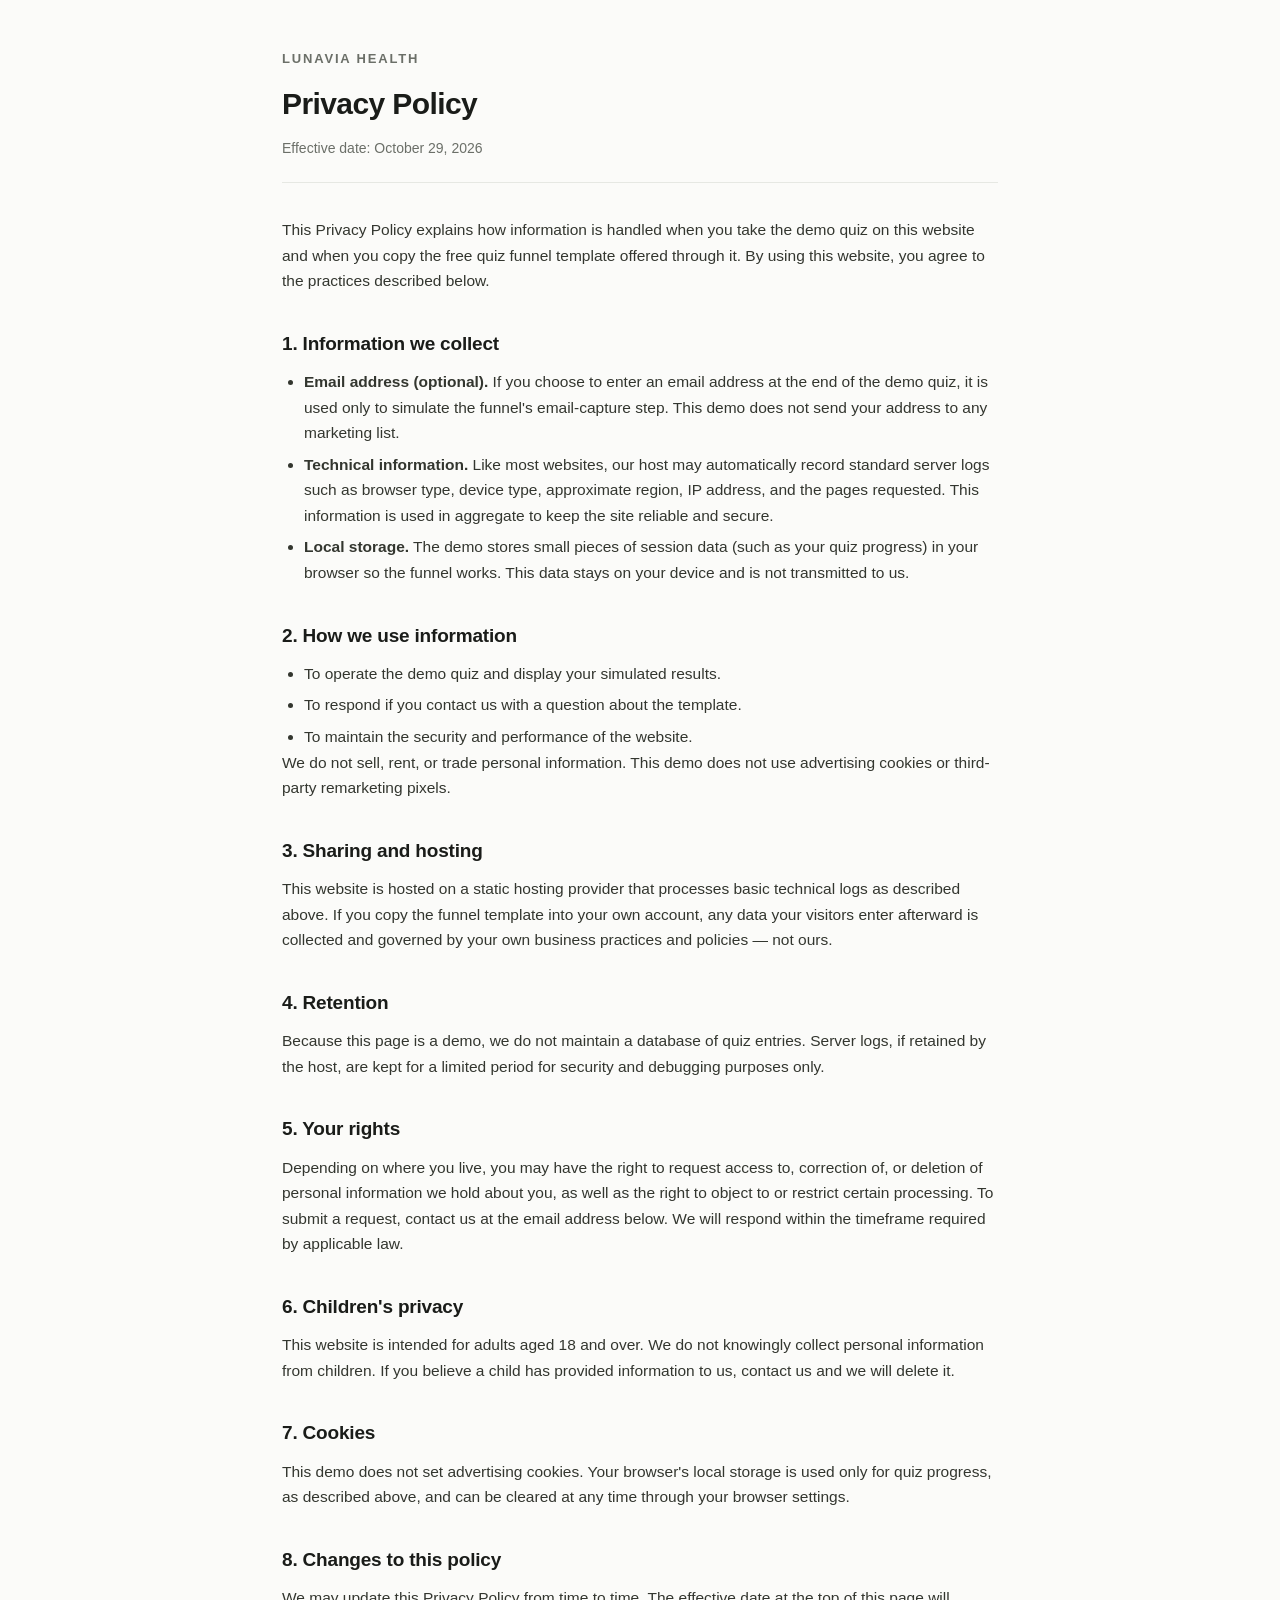
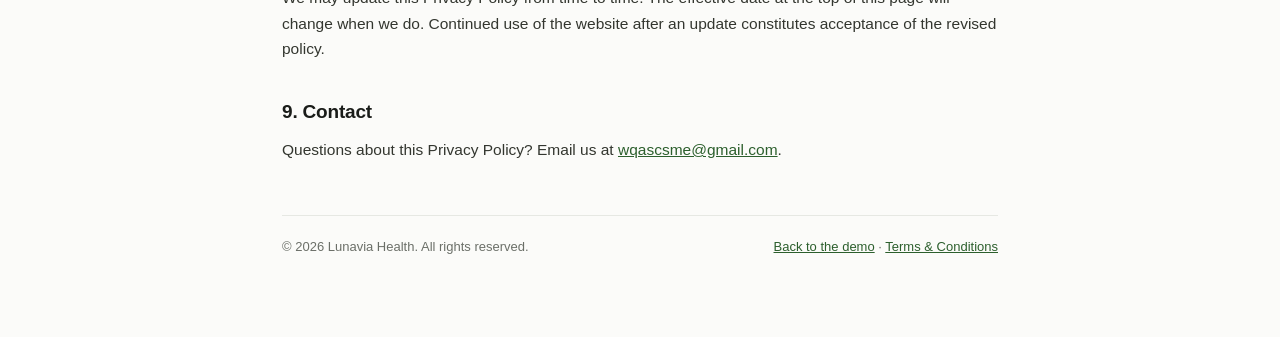
==== privacy.html @ eaea65d1 "Full copy rewrite for Lunavia funnel demo; add privacy and terms pages" ====
<!DOCTYPE html>
<html lang="en">
<head>
  <meta charset="UTF-8">
  <meta name="viewport" content="width=device-width, initial-scale=1.0">
  <title>Privacy Policy — Lunavia Health</title>
  <meta name="description" content="Privacy Policy for the Lunavia demo funnel and free quiz funnel template.">
  <style>
    :root { --ink:#1a1c19; --muted:#6b6f68; --line:#e6e8e3; --bg:#fbfbf9; }
    * { box-sizing:border-box; margin:0; padding:0; }
    body { font-family:"Open Sans",-apple-system,BlinkMacSystemFont,"Segoe UI",Roboto,Helvetica,Arial,sans-serif; color:var(--ink); background:var(--bg); line-height:1.65; }
    .wrap { max-width:760px; margin:0 auto; padding:48px 22px 80px; }
    header { margin-bottom:34px; padding-bottom:22px; border-bottom:1px solid var(--line); }
    .brand { font-weight:700; letter-spacing:.14em; text-transform:uppercase; font-size:13px; color:var(--muted); }
    h1 { font-size:30px; margin:10px 0 8px; letter-spacing:-.02em; }
    .meta { color:var(--muted); font-size:14px; }
    h2 { font-size:19px; margin:34px 0 10px; letter-spacing:-.01em; }
    p, li { font-size:15.5px; color:#33362f; }
    p + p { margin-top:12px; }
    ul { margin:10px 0 0 22px; }
    li + li { margin-top:6px; }
    a { color:#2c5f2d; }
    footer { margin-top:52px; padding-top:20px; border-top:1px solid var(--line); color:var(--muted); font-size:13px; display:flex; gap:18px; flex-wrap:wrap; justify-content:space-between; }
  </style>
</head>
<body>
  <div class="wrap">
    <header>
      <div class="brand">Lunavia Health</div>
      <h1>Privacy Policy</h1>
      <div class="meta">Effective date: October 29, 2026</div>
    </header>

    <p>This Privacy Policy explains how information is handled when you take the demo quiz on this website and when you copy the free quiz funnel template offered through it. By using this website, you agree to the practices described below.</p>

    <h2>1. Information we collect</h2>
    <ul>
      <li><strong>Email address (optional).</strong> If you choose to enter an email address at the end of the demo quiz, it is used only to simulate the funnel's email-capture step. This demo does not send your address to any marketing list.</li>
      <li><strong>Technical information.</strong> Like most websites, our host may automatically record standard server logs such as browser type, device type, approximate region, IP address, and the pages requested. This information is used in aggregate to keep the site reliable and secure.</li>
      <li><strong>Local storage.</strong> The demo stores small pieces of session data (such as your quiz progress) in your browser so the funnel works. This data stays on your device and is not transmitted to us.</li>
    </ul>

    <h2>2. How we use information</h2>
    <ul>
      <li>To operate the demo quiz and display your simulated results.</li>
      <li>To respond if you contact us with a question about the template.</li>
      <li>To maintain the security and performance of the website.</li>
    </ul>
    <p>We do not sell, rent, or trade personal information. This demo does not use advertising cookies or third-party remarketing pixels.</p>

    <h2>3. Sharing and hosting</h2>
    <p>This website is hosted on a static hosting provider that processes basic technical logs as described above. If you copy the funnel template into your own account, any data your visitors enter afterward is collected and governed by your own business practices and policies — not ours.</p>

    <h2>4. Retention</h2>
    <p>Because this page is a demo, we do not maintain a database of quiz entries. Server logs, if retained by the host, are kept for a limited period for security and debugging purposes only.</p>

    <h2>5. Your rights</h2>
    <p>Depending on where you live, you may have the right to request access to, correction of, or deletion of personal information we hold about you, as well as the right to object to or restrict certain processing. To submit a request, contact us at the email address below. We will respond within the timeframe required by applicable law.</p>

    <h2>6. Children's privacy</h2>
    <p>This website is intended for adults aged 18 and over. We do not knowingly collect personal information from children. If you believe a child has provided information to us, contact us and we will delete it.</p>

    <h2>7. Cookies</h2>
    <p>This demo does not set advertising cookies. Your browser's local storage is used only for quiz progress, as described above, and can be cleared at any time through your browser settings.</p>

    <h2>8. Changes to this policy</h2>
    <p>We may update this Privacy Policy from time to time. The effective date at the top of this page will change when we do. Continued use of the website after an update constitutes acceptance of the revised policy.</p>

    <h2>9. Contact</h2>
    <p>Questions about this Privacy Policy? Email us at <a href="mailto:wqascsme@gmail.com">wqascsme@gmail.com</a>.</p>

    <footer>
      <span>© 2026 Lunavia Health. All rights reserved.</span>
      <span><a href="index.html">Back to the demo</a> · <a href="terms.html">Terms &amp; Conditions</a></span>
    </footer>
  </div>
</body>
</html>
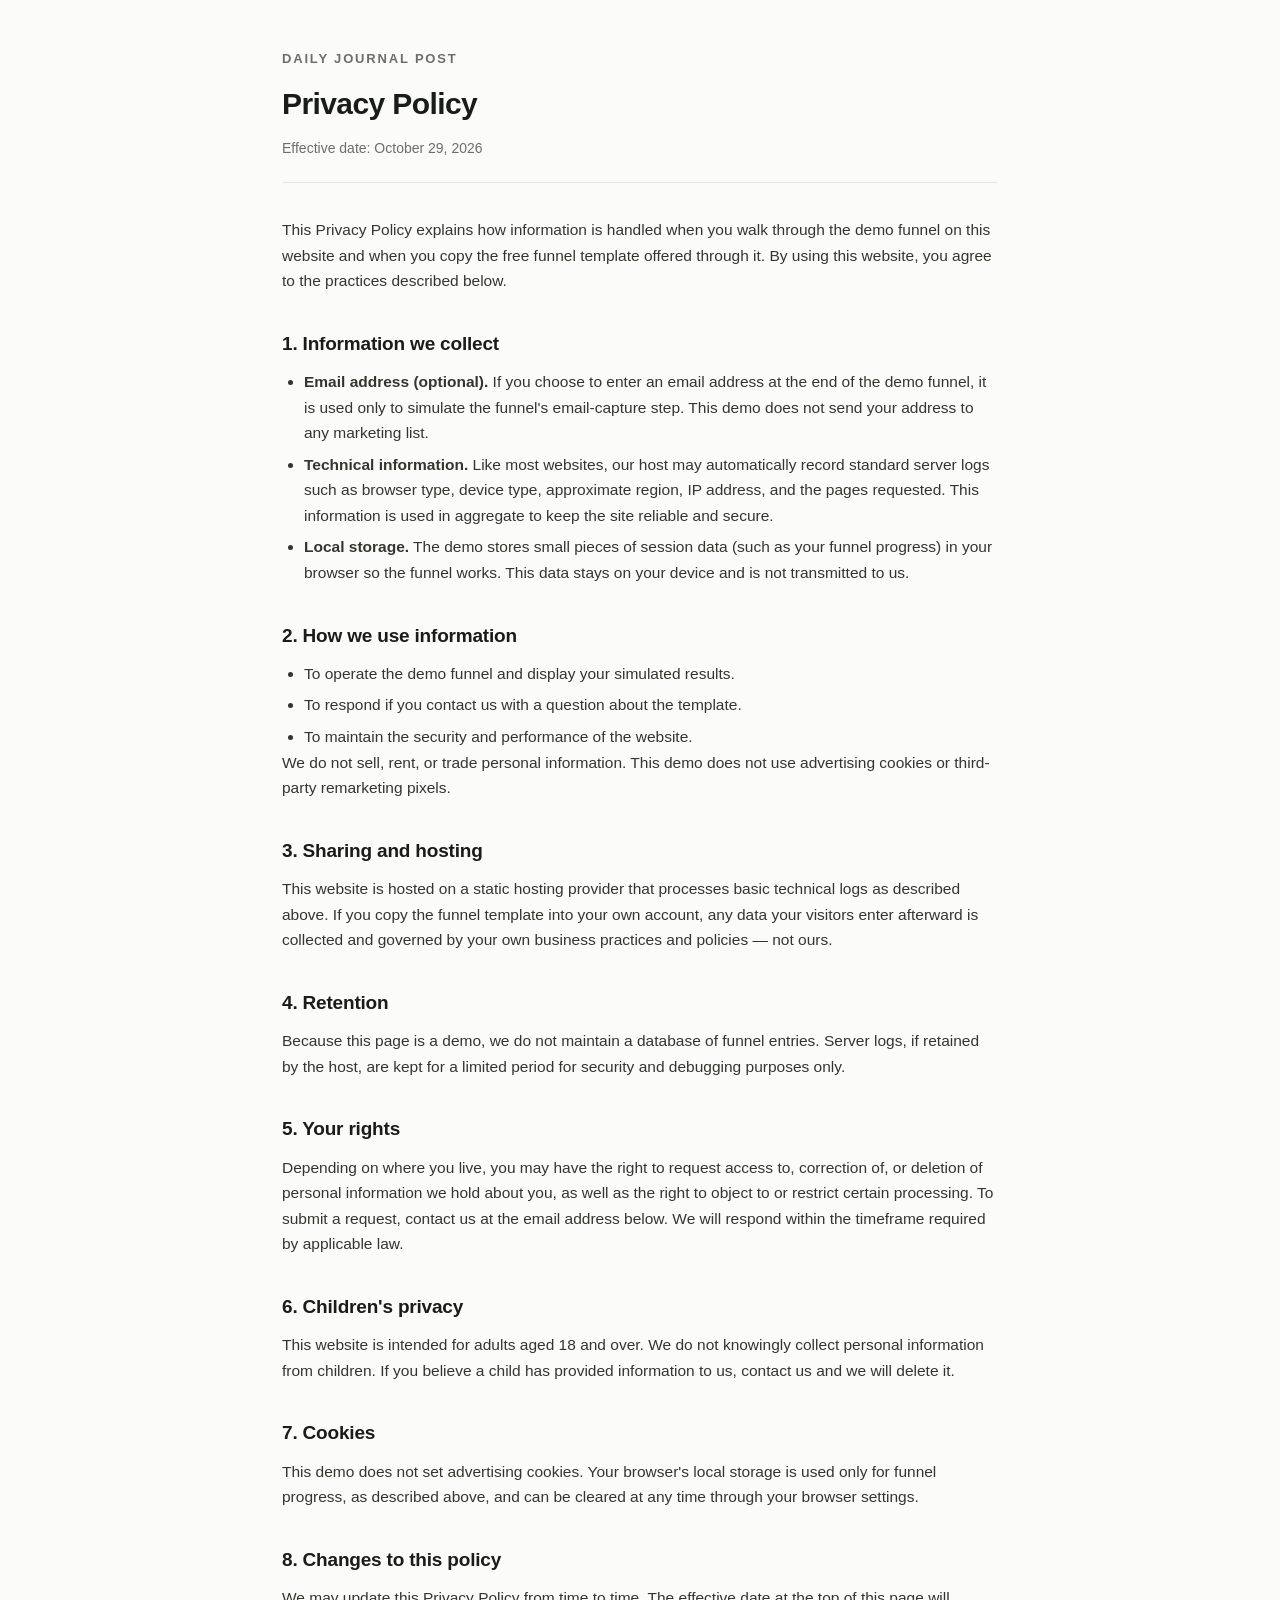
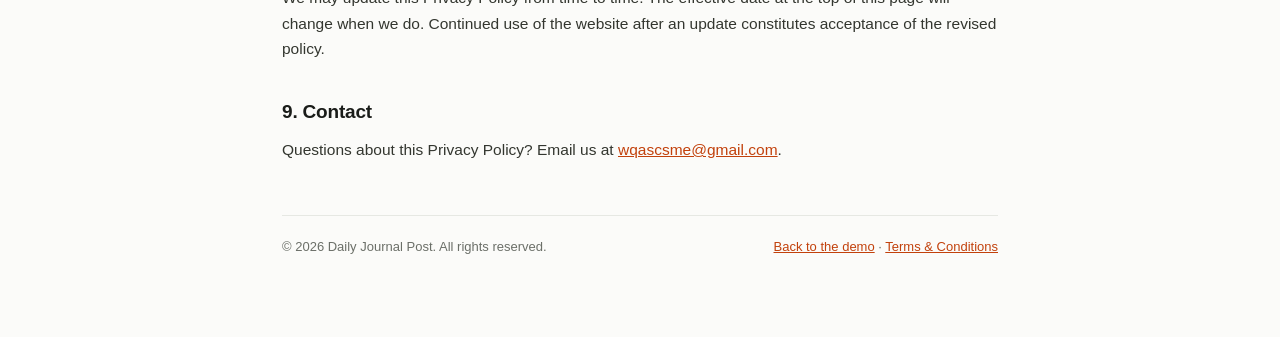
==== commit 55920e69: "Rebrand Lunavia to Daily Journal Post: text logo, SVG favicon, warm editorial palette; keep picture " ====
--- a/privacy.html
+++ b/privacy.html
@@ -3,8 +3,8 @@
 <head>
   <meta charset="UTF-8">
   <meta name="viewport" content="width=device-width, initial-scale=1.0">
-  <title>Privacy Policy — Lunavia Health</title>
-  <meta name="description" content="Privacy Policy for the Lunavia demo funnel and free quiz funnel template.">
+  <title>Privacy Policy — Daily Journal Post</title>
+  <meta name="description" content="Privacy Policy for the Daily Journal Post demo funnel and free funnel template.">
   <style>
     :root { --ink:#1a1c19; --muted:#6b6f68; --line:#e6e8e3; --bg:#fbfbf9; }
     * { box-sizing:border-box; margin:0; padding:0; }
@@ -19,30 +19,30 @@
     p + p { margin-top:12px; }
     ul { margin:10px 0 0 22px; }
     li + li { margin-top:6px; }
-    a { color:#2c5f2d; }
+    a { color:#c2410c; }
     footer { margin-top:52px; padding-top:20px; border-top:1px solid var(--line); color:var(--muted); font-size:13px; display:flex; gap:18px; flex-wrap:wrap; justify-content:space-between; }
   </style>
 </head>
 <body>
   <div class="wrap">
     <header>
-      <div class="brand">Lunavia Health</div>
+      <div class="brand">Daily Journal Post</div>
       <h1>Privacy Policy</h1>
       <div class="meta">Effective date: October 29, 2026</div>
     </header>
 
-    <p>This Privacy Policy explains how information is handled when you take the demo quiz on this website and when you copy the free quiz funnel template offered through it. By using this website, you agree to the practices described below.</p>
+    <p>This Privacy Policy explains how information is handled when you walk through the demo funnel on this website and when you copy the free funnel template offered through it. By using this website, you agree to the practices described below.</p>
 
     <h2>1. Information we collect</h2>
     <ul>
-      <li><strong>Email address (optional).</strong> If you choose to enter an email address at the end of the demo quiz, it is used only to simulate the funnel's email-capture step. This demo does not send your address to any marketing list.</li>
+      <li><strong>Email address (optional).</strong> If you choose to enter an email address at the end of the demo funnel, it is used only to simulate the funnel's email-capture step. This demo does not send your address to any marketing list.</li>
       <li><strong>Technical information.</strong> Like most websites, our host may automatically record standard server logs such as browser type, device type, approximate region, IP address, and the pages requested. This information is used in aggregate to keep the site reliable and secure.</li>
-      <li><strong>Local storage.</strong> The demo stores small pieces of session data (such as your quiz progress) in your browser so the funnel works. This data stays on your device and is not transmitted to us.</li>
+      <li><strong>Local storage.</strong> The demo stores small pieces of session data (such as your funnel progress) in your browser so the funnel works. This data stays on your device and is not transmitted to us.</li>
     </ul>
 
     <h2>2. How we use information</h2>
     <ul>
-      <li>To operate the demo quiz and display your simulated results.</li>
+      <li>To operate the demo funnel and display your simulated results.</li>
       <li>To respond if you contact us with a question about the template.</li>
       <li>To maintain the security and performance of the website.</li>
     </ul>
@@ -52,7 +52,7 @@
     <p>This website is hosted on a static hosting provider that processes basic technical logs as described above. If you copy the funnel template into your own account, any data your visitors enter afterward is collected and governed by your own business practices and policies — not ours.</p>
 
     <h2>4. Retention</h2>
-    <p>Because this page is a demo, we do not maintain a database of quiz entries. Server logs, if retained by the host, are kept for a limited period for security and debugging purposes only.</p>
+    <p>Because this page is a demo, we do not maintain a database of funnel entries. Server logs, if retained by the host, are kept for a limited period for security and debugging purposes only.</p>
 
     <h2>5. Your rights</h2>
     <p>Depending on where you live, you may have the right to request access to, correction of, or deletion of personal information we hold about you, as well as the right to object to or restrict certain processing. To submit a request, contact us at the email address below. We will respond within the timeframe required by applicable law.</p>
@@ -61,7 +61,7 @@
     <p>This website is intended for adults aged 18 and over. We do not knowingly collect personal information from children. If you believe a child has provided information to us, contact us and we will delete it.</p>
 
     <h2>7. Cookies</h2>
-    <p>This demo does not set advertising cookies. Your browser's local storage is used only for quiz progress, as described above, and can be cleared at any time through your browser settings.</p>
+    <p>This demo does not set advertising cookies. Your browser's local storage is used only for funnel progress, as described above, and can be cleared at any time through your browser settings.</p>
 
     <h2>8. Changes to this policy</h2>
     <p>We may update this Privacy Policy from time to time. The effective date at the top of this page will change when we do. Continued use of the website after an update constitutes acceptance of the revised policy.</p>
@@ -70,7 +70,7 @@
     <p>Questions about this Privacy Policy? Email us at <a href="mailto:wqascsme@gmail.com">wqascsme@gmail.com</a>.</p>
 
     <footer>
-      <span>© 2026 Lunavia Health. All rights reserved.</span>
+      <span>© 2026 Daily Journal Post. All rights reserved.</span>
       <span><a href="index.html">Back to the demo</a> · <a href="terms.html">Terms &amp; Conditions</a></span>
     </footer>
   </div>
